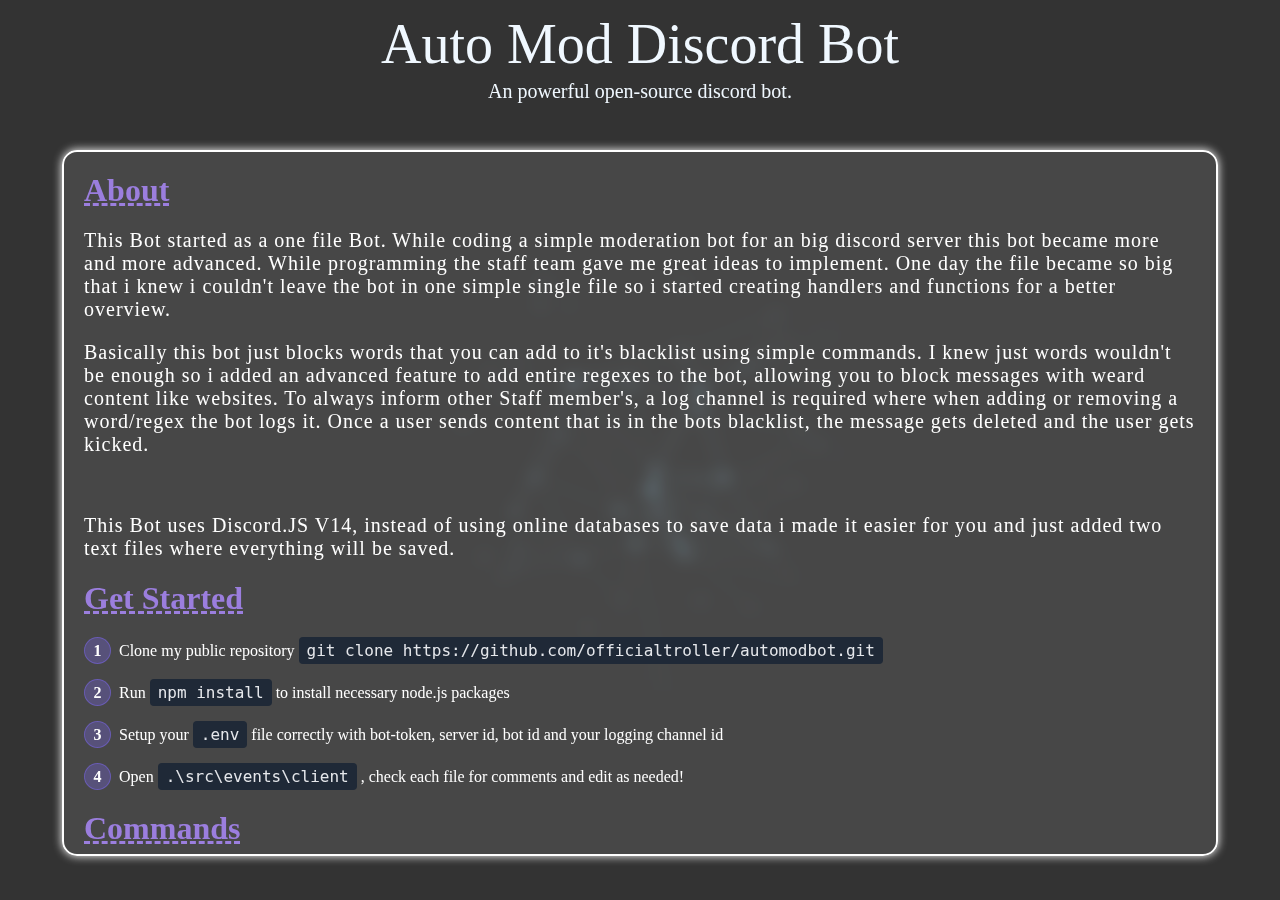
==== automodbot/index.html @ ae473d5c "Add files via upload" ====
<html lang="en">
<head>
    <meta charset="UTF-8">
    <meta name="viewport" content="width=device-width, initial-scale=1.0">
    <title>Auto Mod Bot</title>
    <link rel="icon" type="image/png" href="../src/img/logo_round.png" />
    <script src="https://cdnjs.cloudflare.com/ajax/libs/gsap/3.8.0/gsap.min.js"></script>
    <link rel="stylesheet" href="index.css">
</head>
<body>
    <div id="large-header" class="large-header">
        <header>Auto Mod Discord Bot</header>
        <p id="ezinfo">An powerful open-source discord bot.</p>
        <div class="content">
            <h1 class="contentheader">About</h1>
            <p>This Bot started as a one file Bot. While coding a simple moderation bot for an big discord server this bot became more and more advanced. While programming the staff team gave me great ideas to implement.
                One day the file became so big that i knew i couldn't leave the bot in one simple single file so i started creating handlers and functions for a better overview.</p>
            <p>Basically this bot just blocks words that you can add to it's blacklist using simple commands. I knew just words wouldn't be enough so i added an advanced feature to add entire regexes to the bot, allowing you to block messages with weard content like websites.
                To always inform other Staff member's, a log channel is required where when adding or removing a word/regex the bot logs it. Once a user sends content that is in the bots blacklist, the message gets deleted and the user gets kicked.
            </p>
            <br>
            <p>This Bot uses Discord.JS V14, instead of using online databases to save data i made it easier for you and just added two text files where everything will be saved.</p>
            <h1 class="contentheader">Get Started</h1>
            <ol>
                <li>Clone my public repository <span class="command">git clone https://github.com/officialtroller/automodbot.git</span></li>
                <li>Run <span class="command">npm install</span> to install necessary node.js packages</li>
                <li>Setup your <span class="command">.env</span> file correctly with bot-token, server id, bot id and your logging channel id</li>
                <li>Open <span class="command">.\src\events\client</span>, check each file for comments and edit as needed!</li>
            </ol>
            <h1 class="contentheader">Commands</h1>
            <ul>
                <li><span class="command">/ban {name} {reason}</span> Usual ban command to ban a user from your server.</li>
                <li><span class="command">/kick {user} {reason}</span> Usual kick command to kick a user from your server.</li>
                <li><span class="command">/timeout {user} {reason} {duration}</span> Command lets you mute and unmute. To mute, duration must be given, in hour's. To unmute just use <span class="command">/timeout {user}</span></li>
                <li><span class="command">/unban {userid}</span> needs the user id of the user you want to unban.</li>
                <li><span class="command">/addword {word}</span> add a specific word to the blacklist.</li>
                <li><span class="command">/removeword {word}</span> remove an existing word from the blacklist.</li>
                <li><span class="command">/addregex {regex}</span> add a custom regex to the blacklist. Example: <span class="command">discord(?:.com|app.com|.gg)[/invite/]?(?:[a-zA-Z0-9-]{2,32})</span> blocks every type of discord invite's.</li>
                <li><span class="command">/removeregex {regex}</span> remove an existing regex from the blacklist.</li>
                <li><span class="command">/viewblocklist</span> sends a list of your current blacklist to your log channel</li>
            </ul>
        </div>
        <canvas id="demo-canvas"></canvas>
    </div>
    <script src="src/index.js"></script>
</body>
</html>
---- automodbot/index.css ----
body {
    margin: 0;
    padding: 0;
    overflow: hidden;
}

header {
    position: fixed;
    top: 12px;
    font-size: 3.5em;
    text-align: center;
    width: 100%;
    color: aliceblue;
    user-select: none;
}

br {
    user-select: none;
}

.contentheader {
    margin: 20px;
    color: #9B7EDE;
    text-decoration: underline;
    text-decoration-style: dashed;
}

ol {
    counter-reset: item;
    list-style-type: none;
    padding: 0;
    margin: 20px;
}

ol li:nth-child(1)::before {
    animation: numberPulse 2s ease-in-out 0s infinite;
}

ol li:nth-child(2)::before {
    animation: numberPulse 2s ease-in-out 0.5s infinite;
}

ol li:nth-child(3)::before {
    animation: numberPulse 2s ease-in-out 1s infinite;
}

ol li:nth-child(4)::before {
    animation: numberPulse 2s ease-in-out 1.5s infinite;
}

ol li:hover::before {
    animation: none;
    transform: scale(1.1);
    background: rgba(123, 104, 238, 0.5);
}

@keyframes numberPulse {
    0% {
        transform: scale(1);
        background: rgba(123, 104, 238, 0.3);
    }

    50% {
        transform: scale(1.1);
        background: rgba(123, 104, 238, 0.5);
    }

    100% {
        transform: scale(1);
        background: rgba(123, 104, 238, 0.3);
    }
}

ol li {
    counter-increment: item;
    margin-bottom: 15px;
    position: relative;
    padding-left: 35px;
    color: #fff;
    display: flex;
    align-items: center;
    flex-wrap: wrap;
    width: fit-content;
}

ul li {
    color: #fff;
    margin-bottom: 15px;
    align-items: center;
    width: fit-content;
}

ol li::before {
    content: counter(item);
    position: absolute;
    left: 0;
    display: flex;
    align-items: center;
    justify-content: center;
    width: 25px;
    height: 25px;
    background: rgba(123, 104, 238, 0.3);
    border: 1px solid rgba(123, 104, 238, 0.5);
    border-radius: 50%;
    color: #fff;
    font-weight: bold;
}

.command {
    background-color: #1f2937;
    padding: 4px 8px;
    border-radius: 4px;
    font-family: 'Consolas', monospace;
    margin: 0 4px;
    color: #e5e7eb;
}

#ezinfo {
    position: fixed;
    top: 3em;
    color: aliceblue;
    text-align: center;
    width: 100%;
    font-size: 20px;
    user-select: none;
}

.content {
    position: fixed;
    top: 150px;
    width: 90%;
    height: 78%;
    backdrop-filter: blur(8px);
    background-color: hsla(0, 0%, 100%, .1);
    box-shadow: 0 0 10px white;
    border-radius: 15px;
    border: 2px solid white;
    overflow-y: auto;
    overflow-x: hidden;
}

#contentback {
    position: fixed;
    top: 150px;
    width: 90%;
    height: 78%;
    background-color: hsla(0, 0%, 100%, 0);
    border-radius: 15px;
    border: 1px solid white;
    box-shadow: 0 0 10px white;
}

.content p {
    color: white;
    font-size: 20px;
    letter-spacing: 1px;
    margin: 20px;
}

.large-header {
    position: relative;
    width: 100%;
    background: #333;
    overflow: hidden;
    background-size: cover;
    background-position: center center;
    z-index: 1;
    display: flex;
    justify-content: center;
}

#large-header {
    background-image: url('https://www.marcoguglie.it/Codepen/AnimatedHeaderBg/demo-1/img/demo-1-bg.jpg');
    background-size: cover;
    background-position: center center;
    height: 100vh;
}

.main-title {
    position: absolute;
    margin: 0;
    padding: 0;
    color: #f9f1e9;
    text-align: center;
    top: 50%;
    left: 50%;
    -webkit-transform: translate3d(-50%, -50%, 0);
    transform: translate3d(-50%, -50%, 0);
}

.demo-1 .main-title {
    text-transform: uppercase;
    font-size: 4.2em;
    letter-spacing: 0.1em;
}

.main-title .thin {
    position: absolute;
    right: 0;
    color: #FFF;
    text-align: center;
    font-family: "lato", sans-serif;
    font-weight: 300;
    font-size: 50px;
    letter-spacing: 10px;
    margin-top: -60px;
    padding-left: 10px;
    top: 10%;
    left: -255%;
}


@media only screen and (max-width: 768px) {
    .demo-1 .main-title {
        font-size: 3em;
    }
}


::-webkit-scrollbar {
    width: 15px;
    height: 12px;
}

::-webkit-scrollbar-track {
    -webkit-box-shadow: inset 0 0 6px rgba(0, 0, 0, 0.3);
    border-bottom-right-radius: 15px;
    border-top-right-radius: 15px;
    background-color: #F5F5F5;
}

::-webkit-scrollbar-thumb {
    background-color: #555;
    border-bottom-right-radius: 15px;
    border-top-right-radius: 15px;
}
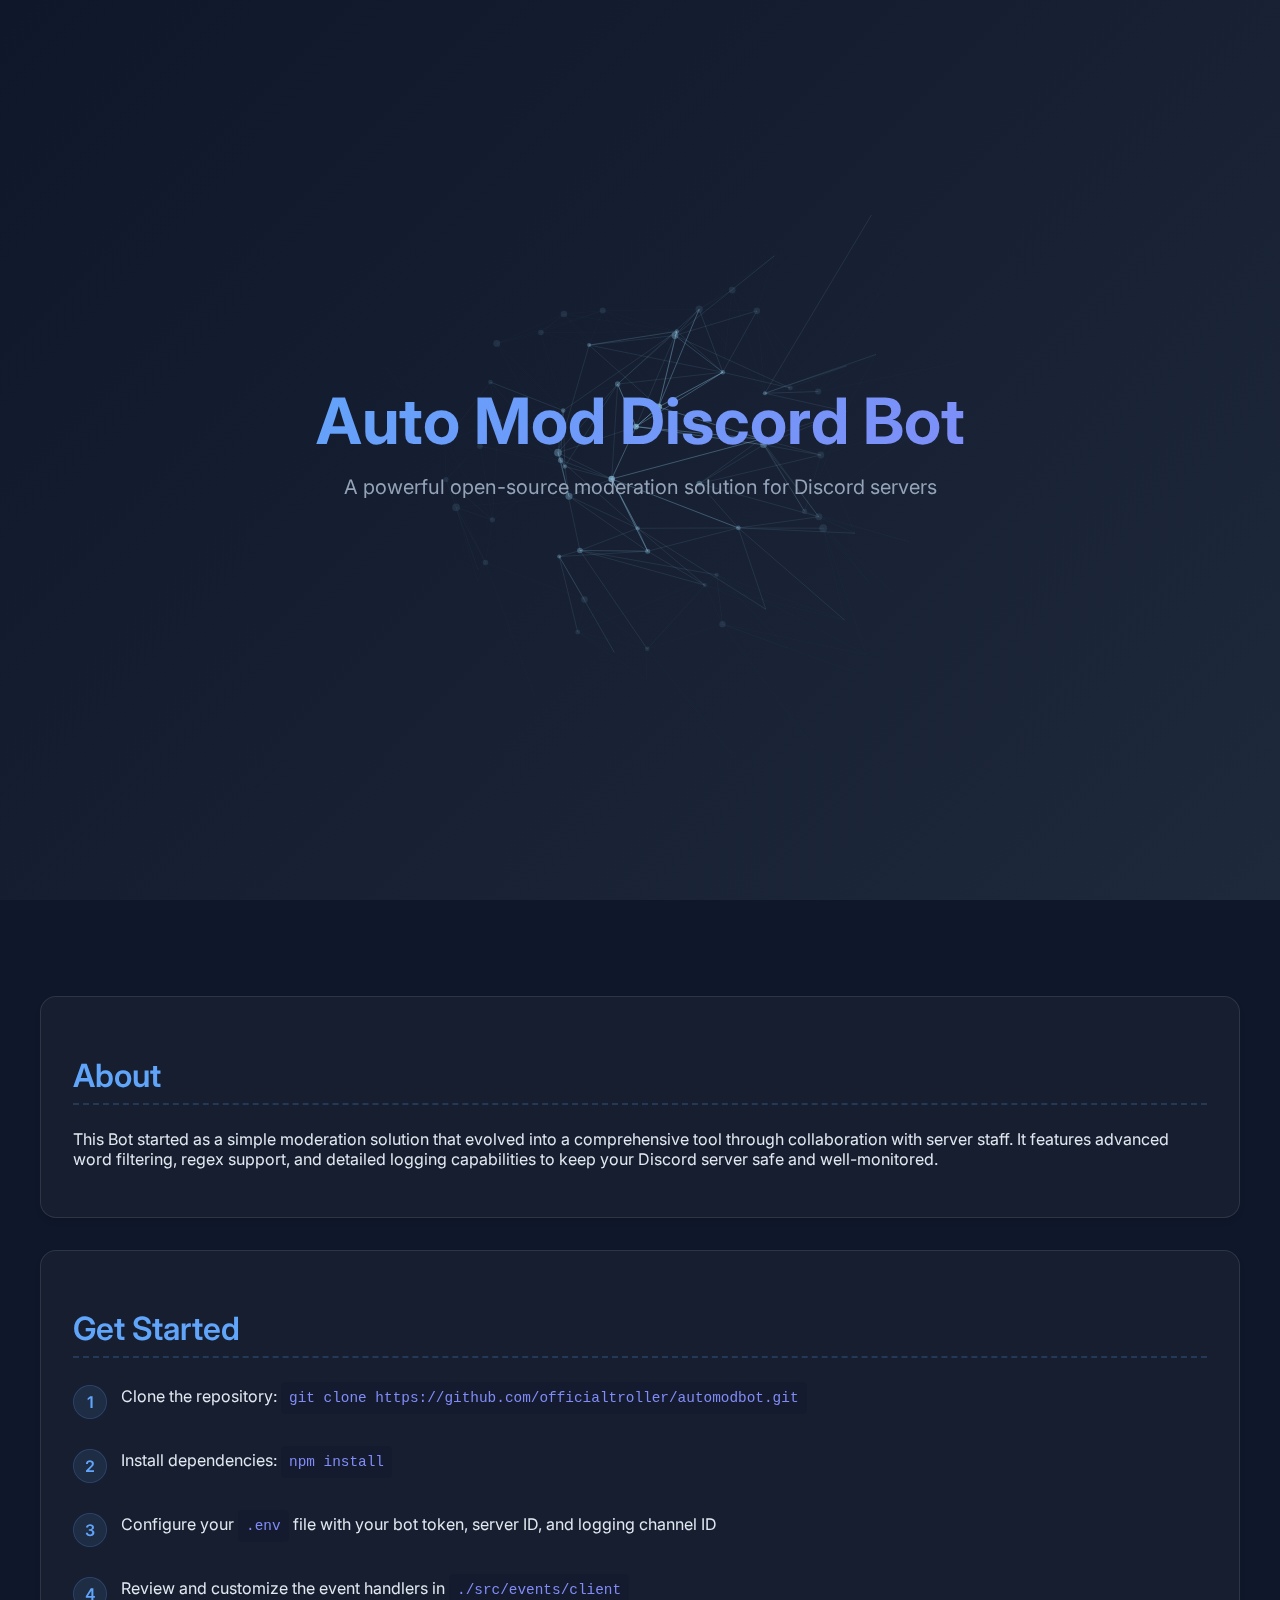
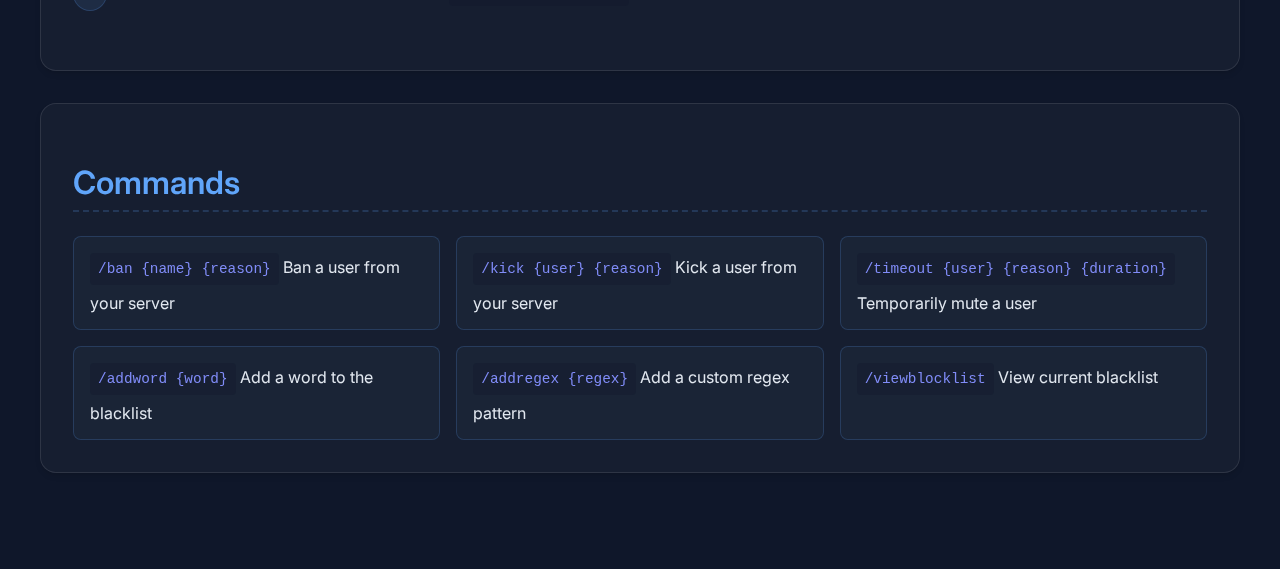
==== commit e10b281e: "Add files via upload" ====
--- a/automodbot/index.html
+++ b/automodbot/index.html
@@ -1,47 +1,78 @@
+<!DOCTYPE html>
 <html lang="en">
+
 <head>
     <meta charset="UTF-8">
     <meta name="viewport" content="width=device-width, initial-scale=1.0">
-    <title>Auto Mod Bot</title>
-    <link rel="icon" type="image/png" href="../src/img/logo_round.png" />
-    <script src="https://cdnjs.cloudflare.com/ajax/libs/gsap/3.8.0/gsap.min.js"></script>
+    <title>Auto Mod Discord Bot</title>
     <link rel="stylesheet" href="index.css">
+    <link href="https://fonts.googleapis.com/css2?family=Inter:wght@300;400;500;600;700&display=swap" rel="stylesheet">
 </head>
+
 <body>
     <div id="large-header" class="large-header">
-        <header>Auto Mod Discord Bot</header>
-        <p id="ezinfo">An powerful open-source discord bot.</p>
-        <div class="content">
-            <h1 class="contentheader">About</h1>
-            <p>This Bot started as a one file Bot. While coding a simple moderation bot for an big discord server this bot became more and more advanced. While programming the staff team gave me great ideas to implement.
-                One day the file became so big that i knew i couldn't leave the bot in one simple single file so i started creating handlers and functions for a better overview.</p>
-            <p>Basically this bot just blocks words that you can add to it's blacklist using simple commands. I knew just words wouldn't be enough so i added an advanced feature to add entire regexes to the bot, allowing you to block messages with weard content like websites.
-                To always inform other Staff member's, a log channel is required where when adding or removing a word/regex the bot logs it. Once a user sends content that is in the bots blacklist, the message gets deleted and the user gets kicked.
+        <canvas id="demo-canvas"></canvas>
+        <div class="hero-content">
+            <h1 class="hero-title">Auto Mod Discord Bot</h1>
+            <p class="hero-subtitle">A powerful open-source moderation solution for Discord servers</p>
+        </div>
+    </div>
+
+    <div class="content-container">
+        <div class="glass-card">
+            <h2 class="section-title">About</h2>
+            <p>
+                This Bot started as a simple moderation solution that evolved into a comprehensive tool through
+                collaboration with server staff. It features advanced word filtering, regex support, and detailed
+                logging capabilities to keep your Discord server safe and well-monitored.
             </p>
-            <br>
-            <p>This Bot uses Discord.JS V14, instead of using online databases to save data i made it easier for you and just added two text files where everything will be saved.</p>
-            <h1 class="contentheader">Get Started</h1>
-            <ol>
-                <li>Clone my public repository <span class="command">git clone https://github.com/officialtroller/automodbot.git</span></li>
-                <li>Run <span class="command">npm install</span> to install necessary node.js packages</li>
-                <li>Setup your <span class="command">.env</span> file correctly with bot-token, server id, bot id and your logging channel id</li>
-                <li>Open <span class="command">.\src\events\client</span>, check each file for comments and edit as needed!</li>
+        </div>
+
+        <div class="glass-card">
+            <h2 class="section-title">Get Started</h2>
+            <ol class="steps-list">
+                <li>Clone the repository: <span class="command">git clone
+                        https://github.com/officialtroller/automodbot.git</span></li>
+                <li>Install dependencies: <span class="command">npm install</span></li>
+                <li>Configure your <span class="command">.env</span> file with your bot token, server ID, and logging
+                    channel ID</li>
+                <li>Review and customize the event handlers in <span class="command">./src/events/client</span></li>
             </ol>
-            <h1 class="contentheader">Commands</h1>
-            <ul>
-                <li><span class="command">/ban {name} {reason}</span> Usual ban command to ban a user from your server.</li>
-                <li><span class="command">/kick {user} {reason}</span> Usual kick command to kick a user from your server.</li>
-                <li><span class="command">/timeout {user} {reason} {duration}</span> Command lets you mute and unmute. To mute, duration must be given, in hour's. To unmute just use <span class="command">/timeout {user}</span></li>
-                <li><span class="command">/unban {userid}</span> needs the user id of the user you want to unban.</li>
-                <li><span class="command">/addword {word}</span> add a specific word to the blacklist.</li>
-                <li><span class="command">/removeword {word}</span> remove an existing word from the blacklist.</li>
-                <li><span class="command">/addregex {regex}</span> add a custom regex to the blacklist. Example: <span class="command">discord(?:.com|app.com|.gg)[/invite/]?(?:[a-zA-Z0-9-]{2,32})</span> blocks every type of discord invite's.</li>
-                <li><span class="command">/removeregex {regex}</span> remove an existing regex from the blacklist.</li>
-                <li><span class="command">/viewblocklist</span> sends a list of your current blacklist to your log channel</li>
-            </ul>
         </div>
-        <canvas id="demo-canvas"></canvas>
+
+        <div class="glass-card">
+            <h2 class="section-title">Commands</h2>
+            <div class="command-list">
+                <div class="command-item">
+                    <div class="command">/ban {name} {reason}</div>
+                    Ban a user from your server
+                </div>
+                <div class="command-item">
+                    <div class="command">/kick {user} {reason}</div>
+                    Kick a user from your server
+                </div>
+                <div class="command-item">
+                    <div class="command">/timeout {user} {reason} {duration}</div>
+                    Temporarily mute a user
+                </div>
+                <div class="command-item">
+                    <div class="command">/addword {word}</div>
+                    Add a word to the blacklist
+                </div>
+                <div class="command-item">
+                    <div class="command">/addregex {regex}</div>
+                    Add a custom regex pattern
+                </div>
+                <div class="command-item">
+                    <div class="command">/viewblocklist</div>
+                    View current blacklist
+                </div>
+            </div>
+        </div>
     </div>
-    <script src="src/index.js"></script>
+
+    <script src="https://cdnjs.cloudflare.com/ajax/libs/gsap/3.12.2/gsap.min.js"></script>
+    <script src="./src/index.js"></script>
 </body>
+
 </html>--- a/automodbot/index.css
+++ b/automodbot/index.css
@@ -1,236 +1,170 @@
 body {
     margin: 0;
     padding: 0;
-    overflow: hidden;
-}
-
-header {
-    position: fixed;
-    top: 12px;
-    font-size: 3.5em;
-    text-align: center;
-    width: 100%;
-    color: aliceblue;
-    user-select: none;
-}
-
-br {
-    user-select: none;
-}
-
-.contentheader {
-    margin: 20px;
-    color: #9B7EDE;
-    text-decoration: underline;
-    text-decoration-style: dashed;
-}
-
-ol {
-    counter-reset: item;
-    list-style-type: none;
-    padding: 0;
-    margin: 20px;
-}
-
-ol li:nth-child(1)::before {
-    animation: numberPulse 2s ease-in-out 0s infinite;
-}
-
-ol li:nth-child(2)::before {
-    animation: numberPulse 2s ease-in-out 0.5s infinite;
-}
-
-ol li:nth-child(3)::before {
-    animation: numberPulse 2s ease-in-out 1s infinite;
-}
-
-ol li:nth-child(4)::before {
-    animation: numberPulse 2s ease-in-out 1.5s infinite;
-}
-
-ol li:hover::before {
-    animation: none;
-    transform: scale(1.1);
-    background: rgba(123, 104, 238, 0.5);
-}
-
-@keyframes numberPulse {
-    0% {
-        transform: scale(1);
-        background: rgba(123, 104, 238, 0.3);
-    }
-
-    50% {
-        transform: scale(1.1);
-        background: rgba(123, 104, 238, 0.5);
-    }
-
-    100% {
-        transform: scale(1);
-        background: rgba(123, 104, 238, 0.3);
-    }
-}
-
-ol li {
-    counter-increment: item;
-    margin-bottom: 15px;
-    position: relative;
-    padding-left: 35px;
-    color: #fff;
-    display: flex;
-    align-items: center;
-    flex-wrap: wrap;
-    width: fit-content;
-}
-
-ul li {
-    color: #fff;
-    margin-bottom: 15px;
-    align-items: center;
-    width: fit-content;
-}
-
-ol li::before {
-    content: counter(item);
-    position: absolute;
-    left: 0;
-    display: flex;
-    align-items: center;
-    justify-content: center;
-    width: 25px;
-    height: 25px;
-    background: rgba(123, 104, 238, 0.3);
-    border: 1px solid rgba(123, 104, 238, 0.5);
-    border-radius: 50%;
-    color: #fff;
-    font-weight: bold;
-}
-
-.command {
-    background-color: #1f2937;
-    padding: 4px 8px;
-    border-radius: 4px;
-    font-family: 'Consolas', monospace;
-    margin: 0 4px;
-    color: #e5e7eb;
-}
-
-#ezinfo {
-    position: fixed;
-    top: 3em;
-    color: aliceblue;
-    text-align: center;
-    width: 100%;
-    font-size: 20px;
-    user-select: none;
-}
-
-.content {
-    position: fixed;
-    top: 150px;
-    width: 90%;
-    height: 78%;
-    backdrop-filter: blur(8px);
-    background-color: hsla(0, 0%, 100%, .1);
-    box-shadow: 0 0 10px white;
-    border-radius: 15px;
-    border: 2px solid white;
-    overflow-y: auto;
+    font-family: 'Inter', sans-serif;
+    background: #0f172a;
+    color: #e2e8f0;
     overflow-x: hidden;
-}
-
-#contentback {
-    position: fixed;
-    top: 150px;
-    width: 90%;
-    height: 78%;
-    background-color: hsla(0, 0%, 100%, 0);
-    border-radius: 15px;
-    border: 1px solid white;
-    box-shadow: 0 0 10px white;
-}
-
-.content p {
-    color: white;
-    font-size: 20px;
-    letter-spacing: 1px;
-    margin: 20px;
 }
 
 .large-header {
     position: relative;
     width: 100%;
-    background: #333;
+    height: 100vh;
+    background: linear-gradient(135deg, #0f172a 0%, #1e293b 100%);
     overflow: hidden;
-    background-size: cover;
-    background-position: center center;
-    z-index: 1;
-    display: flex;
-    justify-content: center;
 }
 
-#large-header {
-    background-image: url('https://www.marcoguglie.it/Codepen/AnimatedHeaderBg/demo-1/img/demo-1-bg.jpg');
-    background-size: cover;
-    background-position: center center;
-    height: 100vh;
+#demo-canvas {
+    width: 100%;
+    height: 100%;
+    position: absolute;
+    top: 0;
+    left: 0;
 }
 
-.main-title {
+.hero-content {
     position: absolute;
-    margin: 0;
-    padding: 0;
-    color: #f9f1e9;
-    text-align: center;
     top: 50%;
     left: 50%;
-    -webkit-transform: translate3d(-50%, -50%, 0);
-    transform: translate3d(-50%, -50%, 0);
+    transform: translate(-50%, -50%);
+    text-align: center;
+    z-index: 2;
+    width: 90%;
+    max-width: 800px;
 }
 
-.demo-1 .main-title {
-    text-transform: uppercase;
-    font-size: 4.2em;
-    letter-spacing: 0.1em;
+.hero-title {
+    font-size: 4rem;
+    font-weight: 700;
+    margin: 0;
+    background: linear-gradient(135deg, #60a5fa 0%, #818cf8 100%);
+    background-clip: text;
+    -webkit-background-clip: text;
+    -webkit-text-fill-color: transparent;
+    animation: fadeIn 1s ease-out;
 }
 
-.main-title .thin {
-    position: absolute;
-    right: 0;
-    color: #FFF;
-    text-align: center;
-    font-family: "lato", sans-serif;
-    font-weight: 300;
-    font-size: 50px;
-    letter-spacing: 10px;
-    margin-top: -60px;
-    padding-left: 10px;
-    top: 10%;
-    left: -255%;
+.hero-subtitle {
+    font-size: 1.25rem;
+    color: #94a3b8;
+    margin-top: 1rem;
+    animation: fadeIn 1s ease-out 0.3s backwards;
 }
 
+.content-container {
+    position: relative;
+    max-width: 1200px;
+    margin: 2rem auto;
+    padding: 2rem;
+}
 
-@media only screen and (max-width: 768px) {
-    .demo-1 .main-title {
-        font-size: 3em;
+.glass-card {
+    background: rgba(255, 255, 255, 0.03);
+    backdrop-filter: blur(12px);
+    border-radius: 1rem;
+    border: 1px solid rgba(255, 255, 255, 0.1);
+    padding: 2rem;
+    margin: 2rem 0;
+    box-shadow: 0 4px 6px -1px rgba(0, 0, 0, 0.1), 0 2px 4px -1px rgba(0, 0, 0, 0.06);
+    transition: transform 0.2s ease-in-out;
+}
+
+.glass-card:hover {
+    transform: translateY(-2px);
+}
+
+.section-title {
+    font-size: 2rem;
+    font-weight: 600;
+    color: #60a5fa;
+    margin-bottom: 1.5rem;
+    border-bottom: 2px dashed rgba(96, 165, 250, 0.2);
+    padding-bottom: 0.5rem;
+}
+
+.command-list {
+    display: grid;
+    grid-template-columns: repeat(auto-fill, minmax(300px, 1fr));
+    gap: 1rem;
+    margin-top: 1.5rem;
+}
+
+.command-item {
+    background: rgba(30, 41, 59, 0.5);
+    border-radius: 0.5rem;
+    padding: 1rem;
+    border: 1px solid rgba(96, 165, 250, 0.2);
+}
+
+.command {
+    font-family: 'Consolas', monospace;
+    color: #818cf8;
+    font-size: 0.9rem;
+    background: rgba(15, 23, 42, 0.3);
+    padding: 0.5rem;
+    border-radius: 0.25rem;
+    margin-bottom: 0.5rem;
+    display: inline-block;
+}
+
+.steps-list {
+    counter-reset: step;
+    list-style: none;
+    padding: 0;
+}
+
+.steps-list li {
+    position: relative;
+    padding-left: 3rem;
+    margin-bottom: 1.5rem;
+    counter-increment: step;
+}
+
+.steps-list li::before {
+    content: counter(step);
+    position: absolute;
+    left: 0;
+    top: 50%;
+    transform: translateY(-50%);
+    width: 2rem;
+    height: 2rem;
+    background: rgba(96, 165, 250, 0.1);
+    border: 1px solid rgba(96, 165, 250, 0.2);
+    border-radius: 50%;
+    display: flex;
+    align-items: center;
+    justify-content: center;
+    color: #60a5fa;
+    font-weight: 600;
+}
+
+@keyframes fadeIn {
+    from {
+        opacity: 0;
+        transform: translateY(10px);
+    }
+
+    to {
+        opacity: 1;
+        transform: translateY(0);
     }
 }
 
+@media (max-width: 768px) {
+    .hero-title {
+        font-size: 2.5rem;
+    }
 
-::-webkit-scrollbar {
-    width: 15px;
-    height: 12px;
-}
+    .content-container {
+        padding: 1rem;
+    }
 
-::-webkit-scrollbar-track {
-    -webkit-box-shadow: inset 0 0 6px rgba(0, 0, 0, 0.3);
-    border-bottom-right-radius: 15px;
-    border-top-right-radius: 15px;
-    background-color: #F5F5F5;
-}
+    .command-list {
+        grid-template-columns: 1fr;
+    }
 
-::-webkit-scrollbar-thumb {
-    background-color: #555;
-    border-bottom-right-radius: 15px;
-    border-top-right-radius: 15px;
+    .glass-card {
+        padding: 1.5rem;
+    }
 }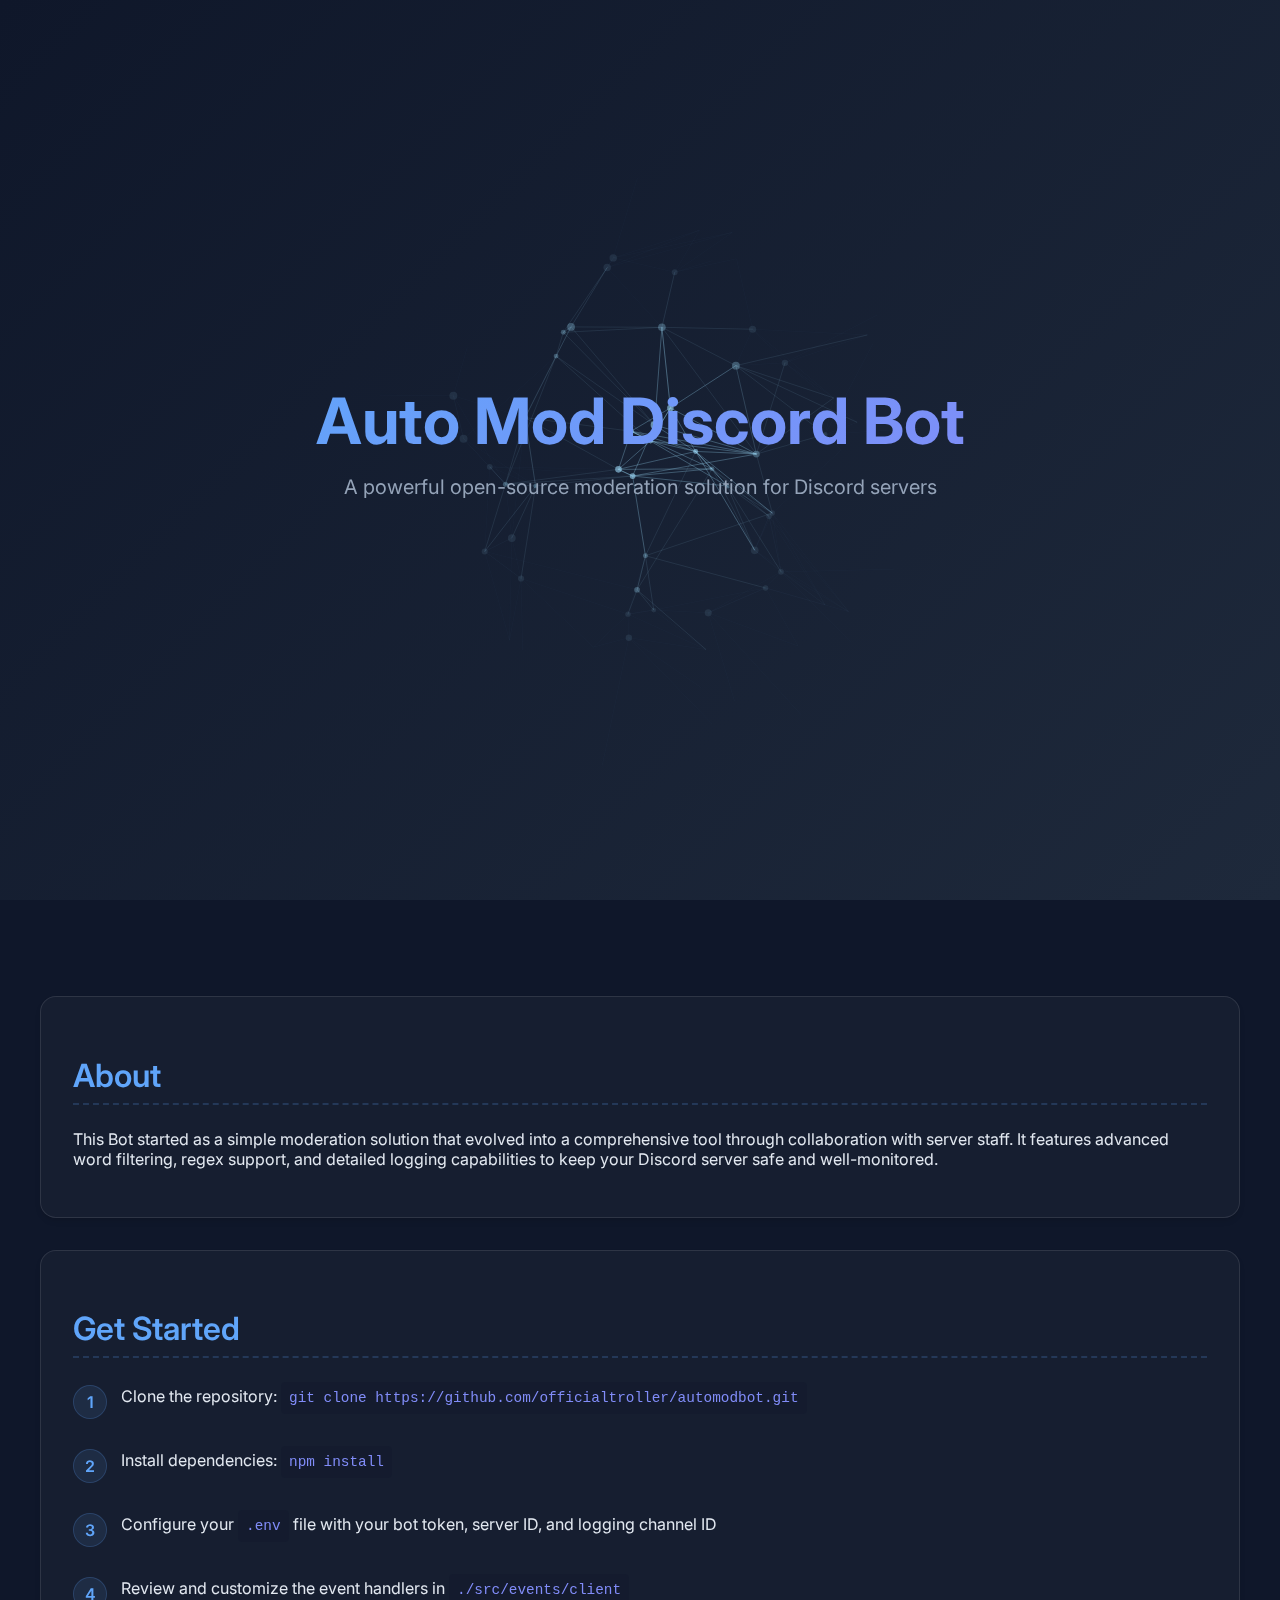
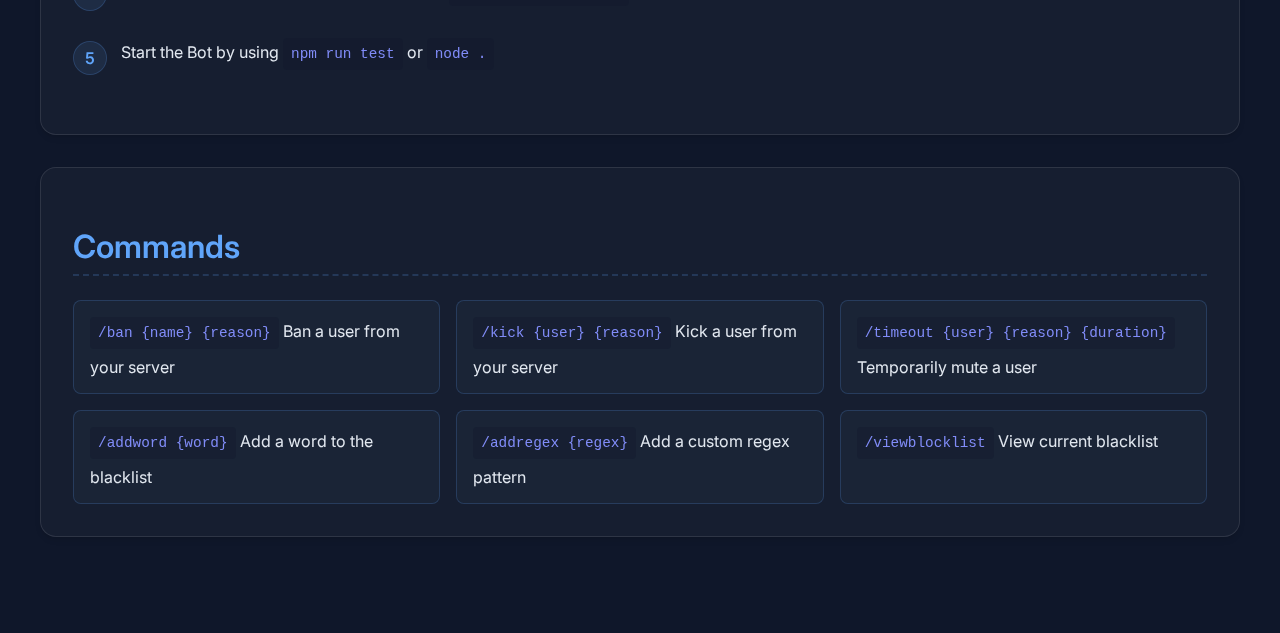
==== commit 013e6b4a: "Update index.html" ====
--- a/automodbot/index.html
+++ b/automodbot/index.html
@@ -37,6 +37,7 @@
                 <li>Configure your <span class="command">.env</span> file with your bot token, server ID, and logging
                     channel ID</li>
                 <li>Review and customize the event handlers in <span class="command">./src/events/client</span></li>
+                <li>Start the Bot by using <span class="command">npm run test</span> or <span class="command">node .</span></li>
             </ol>
         </div>
 
@@ -75,4 +76,4 @@
     <script src="./src/index.js"></script>
 </body>
 
-</html>+</html>
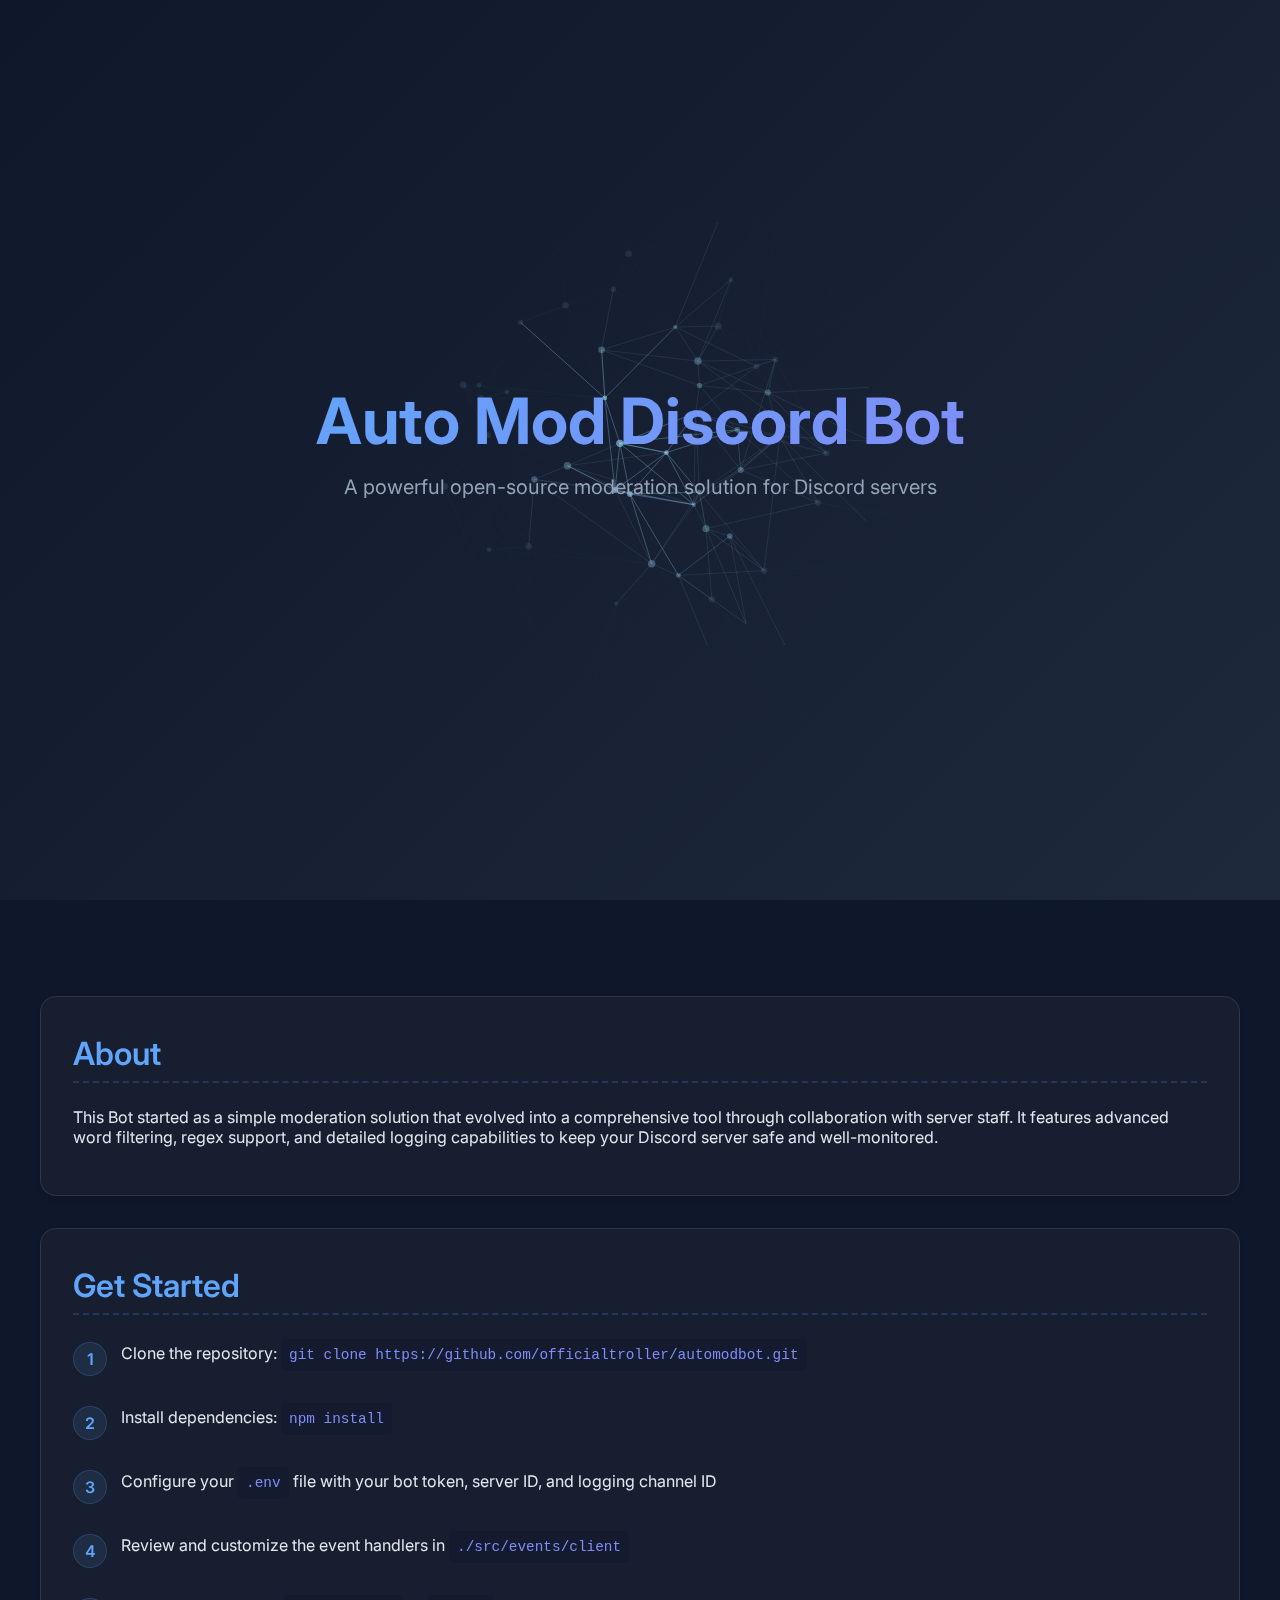
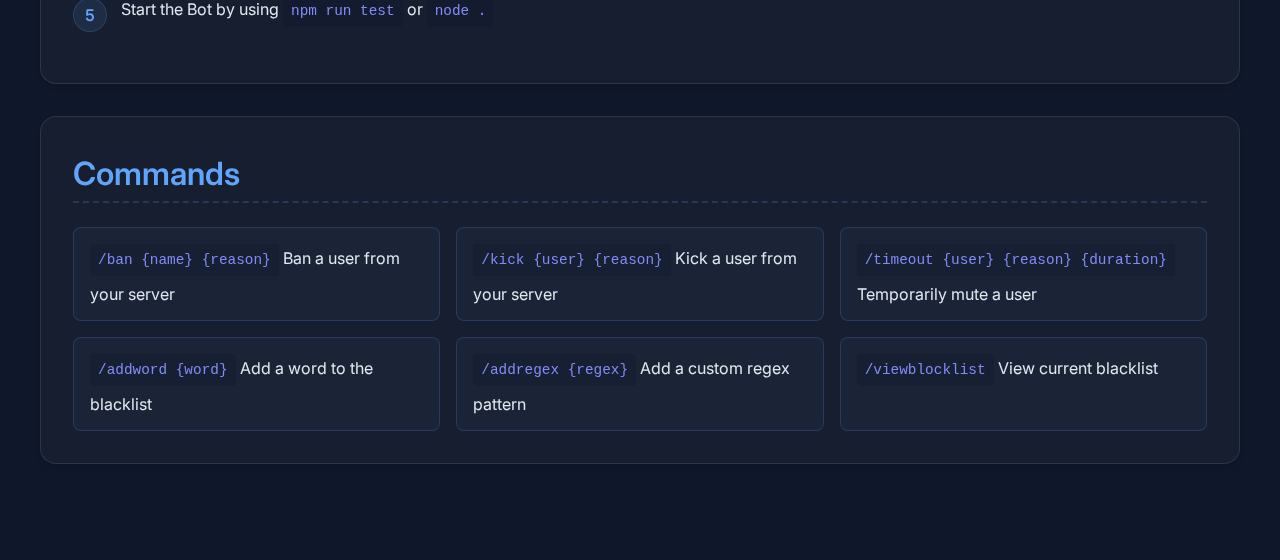
==== commit 017c2677: "Update Automodbot site" ====
--- a/automodbot/index.html
+++ b/automodbot/index.html
@@ -37,7 +37,7 @@
                 <li>Configure your <span class="command">.env</span> file with your bot token, server ID, and logging
                     channel ID</li>
                 <li>Review and customize the event handlers in <span class="command">./src/events/client</span></li>
-                <li>Start the Bot by using <span class="command">npm run test</span> or <span class="command">node .</span></li>
+                <li style="margin-bottom: 0;">Start the Bot by using <span class="command">npm run test</span> or <span class="command">node .</span></li>
             </ol>
         </div>
 
@@ -76,4 +76,4 @@
     <script src="./src/index.js"></script>
 </body>
 
-</html>
+</html>--- a/automodbot/index.css
+++ b/automodbot/index.css
@@ -81,6 +81,7 @@
     margin-bottom: 1.5rem;
     border-bottom: 2px dashed rgba(96, 165, 250, 0.2);
     padding-bottom: 0.5rem;
+    margin-top: 5px;
 }
 
 .command-list {
